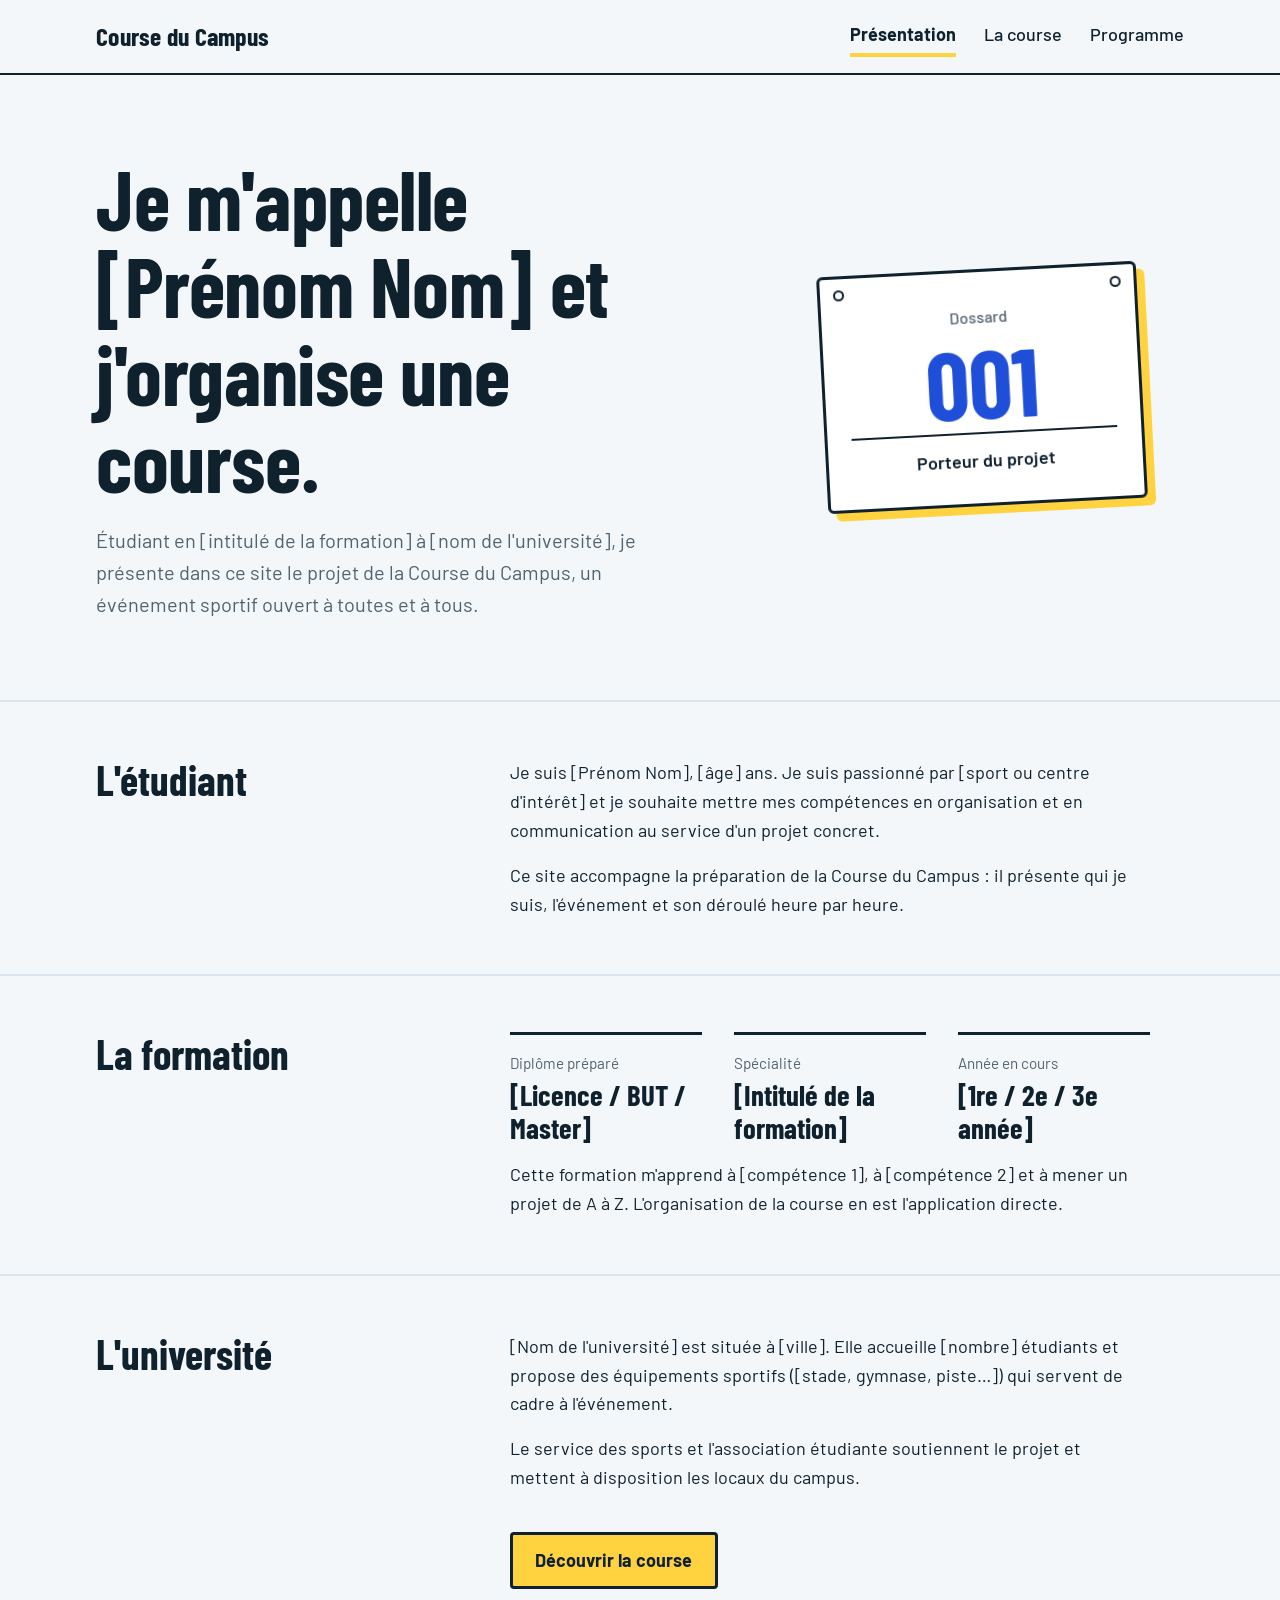
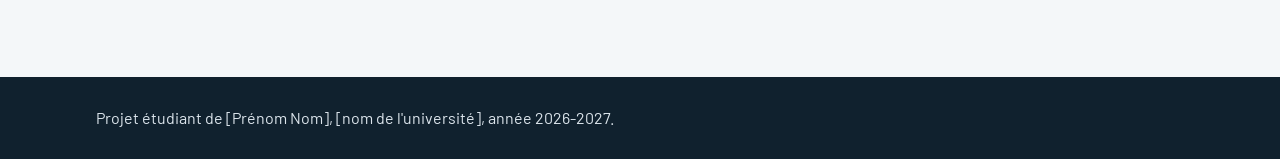
==== index.html @ d6b675f9 "Add files via upload" ====
<!DOCTYPE html>
<html lang="fr">
<head>
  <meta charset="UTF-8">
  <meta name="viewport" content="width=device-width, initial-scale=1">
  <title>Présentation – Course du Campus</title>
  <meta name="description" content="Présentation de l'étudiant, de sa formation et de son université, porteur du projet Course du Campus.">
  <link rel="preconnect" href="https://fonts.googleapis.com">
  <link rel="preconnect" href="https://fonts.gstatic.com" crossorigin>
  <link href="https://fonts.googleapis.com/css2?family=Barlow:wght@400;500;700&family=Barlow+Condensed:wght@700&display=swap" rel="stylesheet">
  <link rel="stylesheet" href="style.css">
</head>
<body>

  <header class="entete">
    <div class="conteneur">
      <a class="logo" href="index.html">Course du Campus</a>
      <nav aria-label="Navigation principale">
        <ul class="menu">
          <li><a href="index.html" aria-current="page">Présentation</a></li>
          <li><a href="course.html">La course</a></li>
          <li><a href="programme.html">Programme</a></li>
        </ul>
      </nav>
    </div>
  </header>

  <main>
    <section class="ouverture">
      <div class="conteneur">
        <div>
          <h1>Je m'appelle [Prénom Nom] et j'organise une course.</h1>
          <p class="chapeau">
            Étudiant en [intitulé de la formation] à [nom de l'université],
            je présente dans ce site le projet de la Course du Campus,
            un événement sportif ouvert à toutes et à tous.
          </p>
        </div>
        <div class="dossard" aria-hidden="true">
          <p class="dossard-nom">Dossard</p>
          <span class="dossard-chiffre">001</span>
          <p class="dossard-precision">Porteur du projet</p>
        </div>
      </div>
    </section>

    <section class="section" id="etudiant">
      <div class="conteneur">
        <h2>L'étudiant</h2>
        <div class="texte">
          <p>
            Je suis [Prénom Nom], [âge] ans. Je suis passionné par [sport ou centre d'intérêt]
            et je souhaite mettre mes compétences en organisation et en communication
            au service d'un projet concret.
          </p>
          <p>
            Ce site accompagne la préparation de la Course du Campus :
            il présente qui je suis, l'événement et son déroulé heure par heure.
          </p>
        </div>
      </div>
    </section>

    <section class="section" id="formation">
      <div class="conteneur">
        <h2>La formation</h2>
        <div class="texte">
          <dl class="infos">
            <div>
              <dt>Diplôme préparé</dt>
              <dd>[Licence / BUT / Master]</dd>
            </div>
            <div>
              <dt>Spécialité</dt>
              <dd>[Intitulé de la formation]</dd>
            </div>
            <div>
              <dt>Année en cours</dt>
              <dd>[1re / 2e / 3e année]</dd>
            </div>
          </dl>
          <p>
            Cette formation m'apprend à [compétence 1], à [compétence 2]
            et à mener un projet de A à Z. L'organisation de la course
            en est l'application directe.
          </p>
        </div>
      </div>
    </section>

    <section class="section" id="universite">
      <div class="conteneur">
        <h2>L'université</h2>
        <div class="texte">
          <p>
            [Nom de l'université] est située à [ville]. Elle accueille
            [nombre] étudiants et propose des équipements sportifs
            ([stade, gymnase, piste…]) qui servent de cadre à l'événement.
          </p>
          <p>
            Le service des sports et l'association étudiante soutiennent
            le projet et mettent à disposition les locaux du campus.
          </p>
          <a class="bouton" href="course.html">Découvrir la course</a>
        </div>
      </div>
    </section>
  </main>

  <footer class="pied">
    <div class="conteneur">
      <p>Projet étudiant de [Prénom Nom], [nom de l'université], année 2026-2027.</p>
    </div>
  </footer>

</body>
</html>
---- style.css ----
/* ==========================================================
   Course du Campus – feuille de style commune
   Palette : encre, papier, cobalt, jaune dossard, brume
   Polices : Barlow Condensed (titres) + Barlow (texte)
   ========================================================== */

:root {
  --encre: #10212e;
  --papier: #f4f7f9;
  --cobalt: #1f4fd8;
  --dossard: #ffd23f;
  --brume: #dce5ec;
  --ardoise: #52626f;

  --titres: "Barlow Condensed", "Arial Narrow", Arial, sans-serif;
  --texte: "Barlow", "Helvetica Neue", Arial, sans-serif;

  --largeur: 68rem;
}

*,
*::before,
*::after {
  box-sizing: border-box;
}

html {
  scroll-behavior: smooth;
}

body {
  margin: 0;
  background: var(--papier);
  color: var(--encre);
  font-family: var(--texte);
  font-size: 1.125rem;
  line-height: 1.6;
}

img {
  max-width: 100%;
  height: auto;
}

a {
  color: var(--cobalt);
  text-underline-offset: 0.2em;
}

a:hover {
  color: var(--encre);
}

:focus-visible {
  outline: 3px solid var(--cobalt);
  outline-offset: 3px;
}

.conteneur {
  width: min(100% - 2.5rem, var(--largeur));
  margin-inline: auto;
}

/* ---------- En-tête et navigation ---------- */

.entete {
  border-bottom: 2px solid var(--encre);
  background: var(--papier);
}

.entete .conteneur {
  display: flex;
  flex-wrap: wrap;
  align-items: center;
  justify-content: space-between;
  gap: 0.75rem 2rem;
  padding-block: 1rem;
}

.logo {
  font-family: var(--titres);
  font-size: 1.6rem;
  font-weight: 700;
  letter-spacing: 0.01em;
  color: var(--encre);
  text-decoration: none;
}

.menu {
  display: flex;
  flex-wrap: wrap;
  gap: 0.25rem 1.75rem;
  margin: 0;
  padding: 0;
  list-style: none;
}

.menu a {
  display: inline-block;
  padding-block: 0.25rem;
  border-bottom: 4px solid transparent;
  color: var(--encre);
  font-weight: 500;
  text-decoration: none;
}

.menu a:hover {
  border-bottom-color: var(--brume);
}

.menu a[aria-current="page"] {
  border-bottom-color: var(--dossard);
  font-weight: 700;
}

/* ---------- Bandeau d'ouverture et dossard ---------- */

.ouverture {
  padding-block: clamp(2.5rem, 7vw, 5rem);
}

.ouverture .conteneur {
  display: grid;
  grid-template-columns: minmax(0, 1.5fr) minmax(0, 1fr);
  gap: clamp(2rem, 6vw, 5rem);
  align-items: center;
}

h1,
h2,
h3 {
  font-family: var(--titres);
  font-weight: 700;
  line-height: 1.05;
  margin: 0;
}

h1 {
  font-size: clamp(2.8rem, 7vw, 5.2rem);
  letter-spacing: -0.005em;
}

h2 {
  font-size: clamp(1.9rem, 4vw, 2.6rem);
  margin-bottom: 1rem;
}

h3 {
  font-size: 1.5rem;
  margin-bottom: 0.4rem;
}

.chapeau {
  max-width: 34rem;
  margin: 1.25rem 0 0;
  font-size: 1.25rem;
  color: var(--ardoise);
}

.dossard {
  position: relative;
  justify-self: center;
  width: min(100%, 20rem);
  padding: 2rem 1.5rem 1.75rem;
  border: 3px solid var(--encre);
  border-radius: 6px;
  background: #fff;
  box-shadow: 8px 8px 0 var(--dossard);
  text-align: center;
  transform: rotate(-3deg);
  animation: pose 0.7s ease-out both;
}

/* les quatre trous d'épingle du dossard */
.dossard::before,
.dossard::after {
  content: "";
  position: absolute;
  top: 0.7rem;
  width: 0.7rem;
  height: 0.7rem;
  border: 2px solid var(--encre);
  border-radius: 50%;
}

.dossard::before {
  left: 0.8rem;
}

.dossard::after {
  right: 0.8rem;
}

.dossard-nom {
  margin: 0;
  font-size: 1rem;
  font-weight: 500;
  color: var(--ardoise);
}

.dossard-chiffre {
  display: block;
  margin: 0.2rem 0;
  font-family: var(--titres);
  font-size: clamp(4rem, 10vw, 6rem);
  font-weight: 700;
  line-height: 1;
  color: var(--cobalt);
}

.dossard-precision {
  margin: 0;
  padding-top: 0.75rem;
  border-top: 2px solid var(--encre);
  font-weight: 600;
}

@keyframes pose {
  from {
    opacity: 0;
    transform: translateY(-1.5rem) rotate(4deg);
  }
  to {
    opacity: 1;
    transform: rotate(-3deg);
  }
}

/* ---------- Sections de contenu ---------- */

.section {
  padding-block: clamp(2rem, 5vw, 3.5rem);
  border-top: 2px solid var(--brume);
}

.section .conteneur {
  display: grid;
  grid-template-columns: minmax(0, 1fr) minmax(0, 2fr);
  gap: 1.5rem clamp(2rem, 6vw, 5rem);
}

.section h2 {
  margin-bottom: 0;
}

.texte {
  max-width: 40rem;
}

.texte p {
  margin: 0 0 1rem;
}

.texte p:last-child {
  margin-bottom: 0;
}

.texte ul {
  margin: 0 0 1rem;
  padding-left: 1.25rem;
}

.texte li {
  margin-bottom: 0.4rem;
}

/* Informations clés : liste de définitions séparée par des filets */

.infos {
  display: grid;
  grid-template-columns: repeat(auto-fit, minmax(11rem, 1fr));
  gap: 0 2rem;
  margin: 0;
}

.infos div {
  padding-block: 1rem;
  border-top: 3px solid var(--encre);
}

.infos dt {
  font-size: 0.95rem;
  color: var(--ardoise);
}

.infos dd {
  margin: 0.15rem 0 0;
  font-family: var(--titres);
  font-size: 1.8rem;
  font-weight: 700;
  line-height: 1.15;
}

/* Deux parcours côte à côte (page de la course) */

.parcours {
  display: grid;
  grid-template-columns: repeat(auto-fit, minmax(15rem, 1fr));
  gap: 2rem;
}

.parcours > div {
  padding-top: 1rem;
  border-top: 6px solid var(--cobalt);
}

.parcours > div + div {
  border-top-color: var(--dossard);
}

.parcours p {
  margin: 0 0 0.5rem;
}

/* ---------- Déroulé de la journée ---------- */

.deroule {
  margin: 0;
  padding: 0;
  list-style: none;
}

.deroule li {
  display: grid;
  grid-template-columns: 5.5rem minmax(0, 1fr);
  gap: 0 1.5rem;
}

.deroule .heure {
  padding-top: 0.15rem;
  font-family: var(--titres);
  font-size: 1.6rem;
  font-weight: 700;
  line-height: 1.2;
  text-align: right;
}

.deroule .etape {
  position: relative;
  padding: 0 0 2rem 1.75rem;
  border-left: 4px solid var(--brume);
}

.deroule li:last-child .etape {
  padding-bottom: 0;
  border-left-color: transparent;
}

.deroule .etape::before {
  content: "";
  position: absolute;
  top: 0.55rem;
  left: -0.6rem;
  width: 0.8rem;
  height: 0.8rem;
  border: 3px solid var(--encre);
  border-radius: 50%;
  background: var(--papier);
}

.deroule .depart .etape::before {
  background: var(--dossard);
}

.deroule .etape h3 {
  margin-bottom: 0.2rem;
  font-size: 1.45rem;
}

.deroule .etape p {
  max-width: 34rem;
  margin: 0;
  color: var(--ardoise);
}

/* ---------- Bouton et pied de page ---------- */

.bouton {
  display: inline-block;
  margin-top: 1.5rem;
  padding: 0.7rem 1.4rem;
  border: 3px solid var(--encre);
  border-radius: 4px;
  background: var(--dossard);
  color: var(--encre);
  font-weight: 700;
  text-decoration: none;
}

.bouton:hover {
  background: var(--encre);
  color: var(--papier);
}

.pied {
  margin-top: 2rem;
  padding-block: 1.75rem;
  background: var(--encre);
  color: var(--brume);
  font-size: 1rem;
}

.pied p {
  margin: 0;
}

/* ---------- Adaptation aux petits écrans ---------- */

@media (max-width: 52rem) {
  .ouverture .conteneur,
  .section .conteneur {
    grid-template-columns: minmax(0, 1fr);
  }

  .dossard {
    justify-self: start;
    width: min(100%, 17rem);
  }
}

@media (max-width: 30rem) {
  body {
    font-size: 1.0625rem;
  }

  .deroule li {
    grid-template-columns: 4rem minmax(0, 1fr);
    gap: 0 1rem;
  }

  .deroule .heure {
    font-size: 1.3rem;
  }
}

@media (prefers-reduced-motion: reduce) {
  html {
    scroll-behavior: auto;
  }

  .dossard {
    animation: none;
  }
}
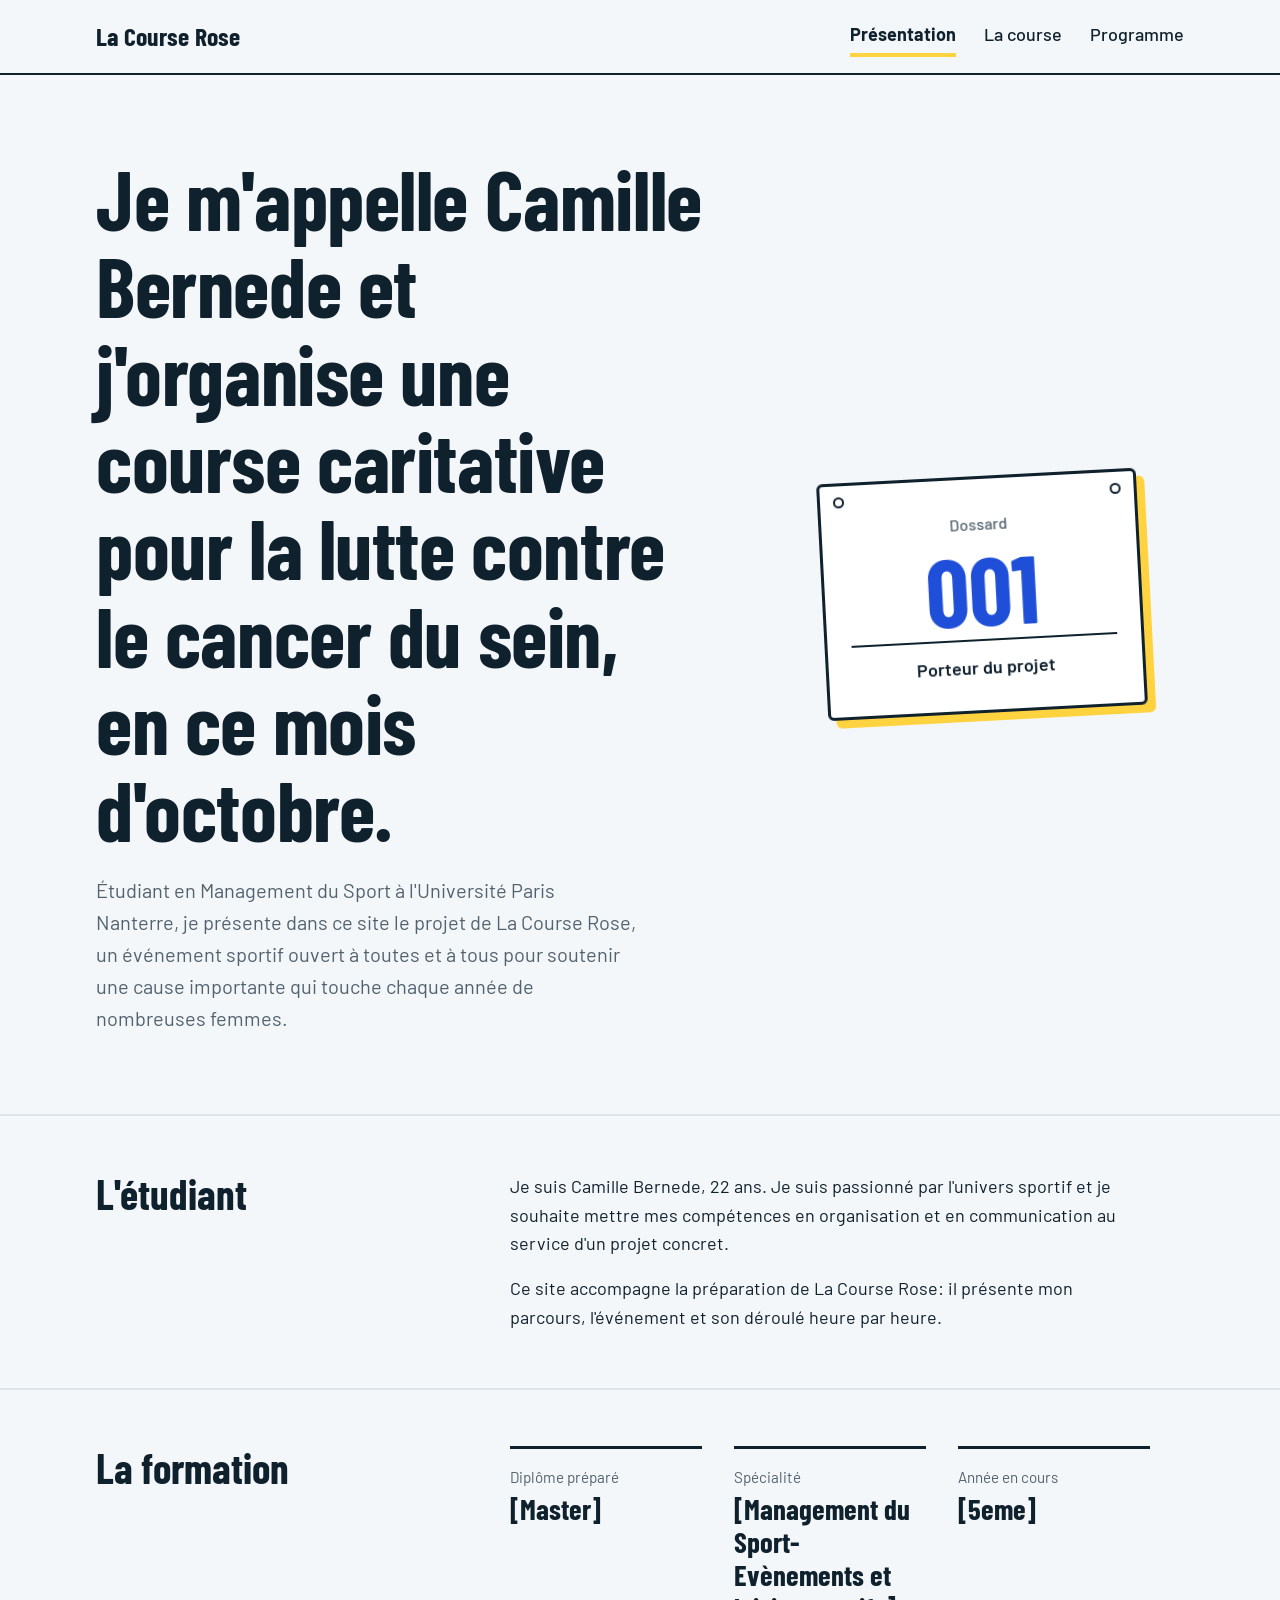
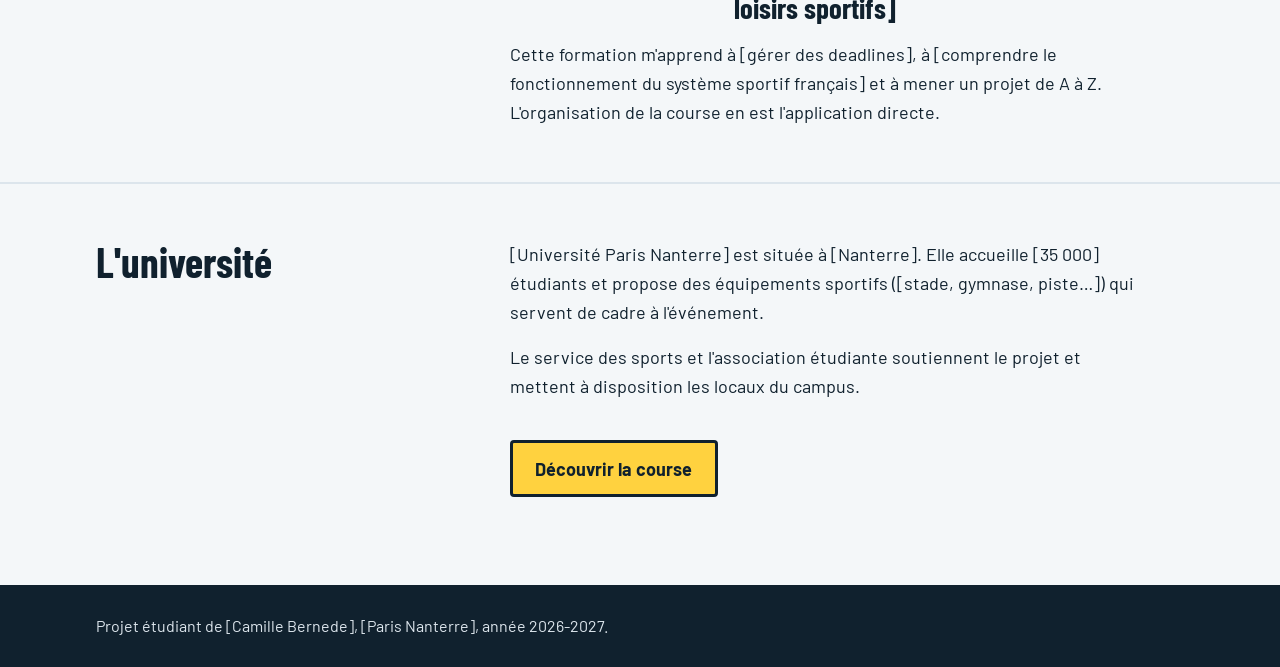
==== commit 63f92153: "Add files via upload" ====
--- a/index.html
+++ b/index.html
@@ -3,7 +3,7 @@
 <head>
   <meta charset="UTF-8">
   <meta name="viewport" content="width=device-width, initial-scale=1">
-  <title>Présentation – Course du Campus</title>
+  <title>Présentation – La Course Rose</title>
   <meta name="description" content="Présentation de l'étudiant, de sa formation et de son université, porteur du projet Course du Campus.">
   <link rel="preconnect" href="https://fonts.googleapis.com">
   <link rel="preconnect" href="https://fonts.gstatic.com" crossorigin>
@@ -14,7 +14,7 @@
 
   <header class="entete">
     <div class="conteneur">
-      <a class="logo" href="index.html">Course du Campus</a>
+      <a class="logo" href="index.html">La Course Rose</a>
       <nav aria-label="Navigation principale">
         <ul class="menu">
           <li><a href="index.html" aria-current="page">Présentation</a></li>
@@ -29,11 +29,11 @@
     <section class="ouverture">
       <div class="conteneur">
         <div>
-          <h1>Je m'appelle [Prénom Nom] et j'organise une course.</h1>
+          <h1>Je m'appelle Camille Bernede et j'organise une course caritative pour la lutte contre le cancer du sein, en ce mois d'octobre.</h1>
           <p class="chapeau">
-            Étudiant en [intitulé de la formation] à [nom de l'université],
-            je présente dans ce site le projet de la Course du Campus,
-            un événement sportif ouvert à toutes et à tous.
+            Étudiant en Management du Sport à l'Université Paris Nanterre,
+            je présente dans ce site le projet de La Course Rose,
+            un événement sportif ouvert à toutes et à tous pour soutenir une cause importante qui touche chaque année de nombreuses femmes.
           </p>
         </div>
         <div class="dossard" aria-hidden="true">
@@ -49,13 +49,13 @@
         <h2>L'étudiant</h2>
         <div class="texte">
           <p>
-            Je suis [Prénom Nom], [âge] ans. Je suis passionné par [sport ou centre d'intérêt]
+            Je suis Camille Bernede, 22 ans. Je suis passionné par l'univers sportif
             et je souhaite mettre mes compétences en organisation et en communication
             au service d'un projet concret.
           </p>
           <p>
-            Ce site accompagne la préparation de la Course du Campus :
-            il présente qui je suis, l'événement et son déroulé heure par heure.
+            Ce site accompagne la préparation de La Course Rose:
+            il présente mon parcours, l'événement et son déroulé heure par heure.
           </p>
         </div>
       </div>
@@ -68,19 +68,19 @@
           <dl class="infos">
             <div>
               <dt>Diplôme préparé</dt>
-              <dd>[Licence / BUT / Master]</dd>
+              <dd>[Master]</dd>
             </div>
             <div>
               <dt>Spécialité</dt>
-              <dd>[Intitulé de la formation]</dd>
+              <dd>[Management du Sport- Evènements et loisirs sportifs]</dd>
             </div>
             <div>
               <dt>Année en cours</dt>
-              <dd>[1re / 2e / 3e année]</dd>
+              <dd>[5eme]</dd>
             </div>
           </dl>
           <p>
-            Cette formation m'apprend à [compétence 1], à [compétence 2]
+            Cette formation m'apprend à [gérer des deadlines], à [comprendre le fonctionnement du système sportif français]
             et à mener un projet de A à Z. L'organisation de la course
             en est l'application directe.
           </p>
@@ -93,8 +93,8 @@
         <h2>L'université</h2>
         <div class="texte">
           <p>
-            [Nom de l'université] est située à [ville]. Elle accueille
-            [nombre] étudiants et propose des équipements sportifs
+            [Université Paris Nanterre] est située à [Nanterre]. Elle accueille
+            [35 000] étudiants et propose des équipements sportifs
             ([stade, gymnase, piste…]) qui servent de cadre à l'événement.
           </p>
           <p>
@@ -109,7 +109,7 @@
 
   <footer class="pied">
     <div class="conteneur">
-      <p>Projet étudiant de [Prénom Nom], [nom de l'université], année 2026-2027.</p>
+      <p>Projet étudiant de [Camille Bernede], [Paris Nanterre], année 2026-2027.</p>
     </div>
   </footer>
 
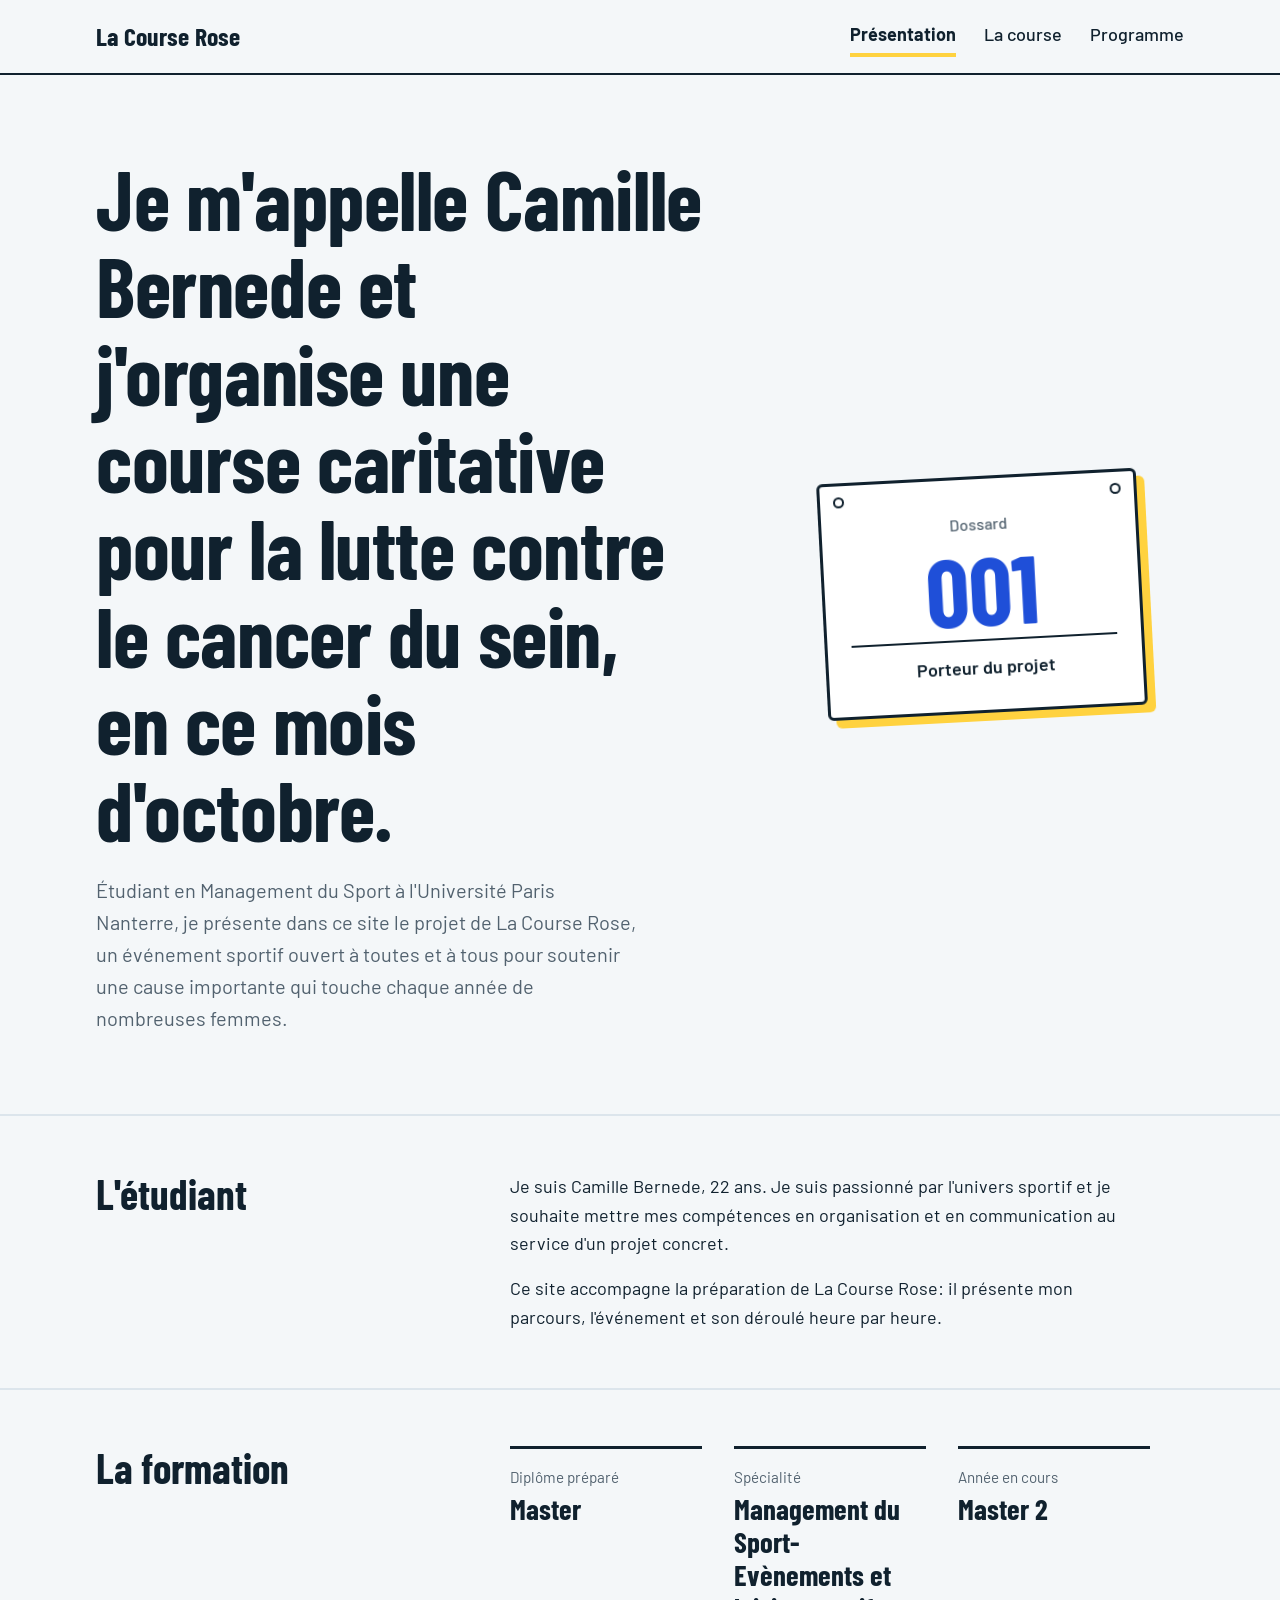
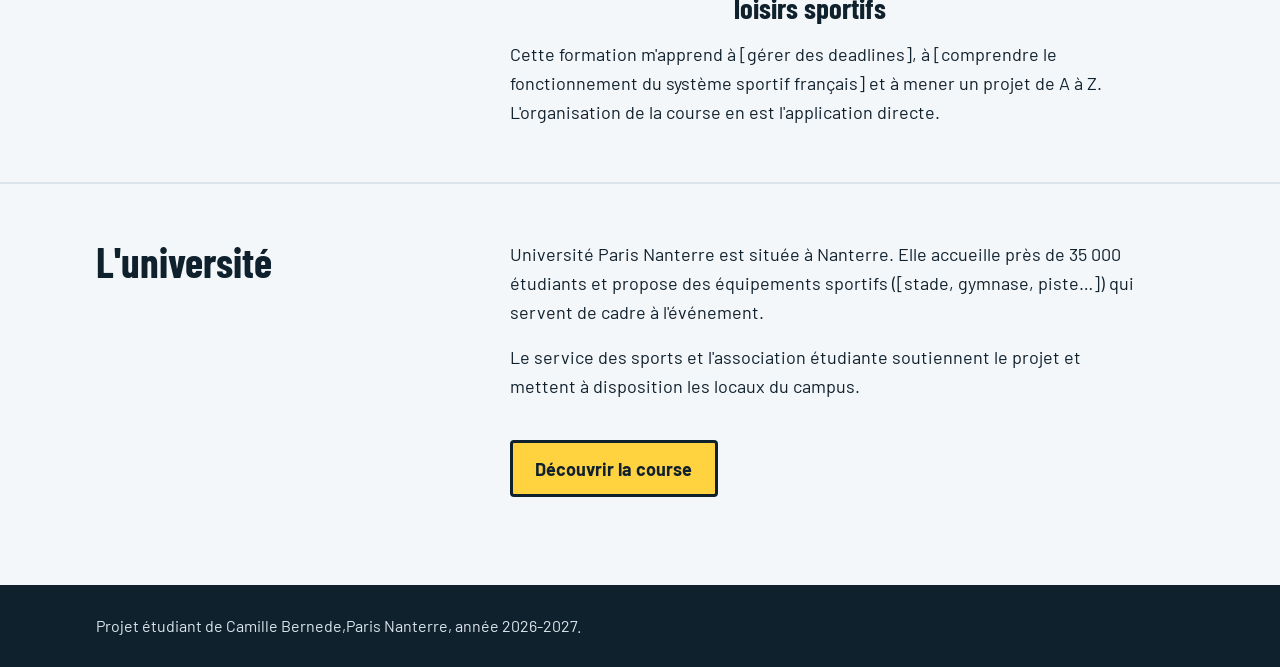
==== commit 6eb9a27d: "Add files via upload" ====
--- a/index.html
+++ b/index.html
@@ -68,15 +68,15 @@
           <dl class="infos">
             <div>
               <dt>Diplôme préparé</dt>
-              <dd>[Master]</dd>
+              <dd>Master</dd>
             </div>
             <div>
               <dt>Spécialité</dt>
-              <dd>[Management du Sport- Evènements et loisirs sportifs]</dd>
+              <dd>Management du Sport- Evènements et loisirs sportifs</dd>
             </div>
             <div>
               <dt>Année en cours</dt>
-              <dd>[5eme]</dd>
+              <dd>Master 2</dd>
             </div>
           </dl>
           <p>
@@ -93,8 +93,8 @@
         <h2>L'université</h2>
         <div class="texte">
           <p>
-            [Université Paris Nanterre] est située à [Nanterre]. Elle accueille
-            [35 000] étudiants et propose des équipements sportifs
+            Université Paris Nanterre est située à Nanterre. Elle accueille
+            près de 35 000 étudiants et propose des équipements sportifs
             ([stade, gymnase, piste…]) qui servent de cadre à l'événement.
           </p>
           <p>
@@ -109,7 +109,7 @@
 
   <footer class="pied">
     <div class="conteneur">
-      <p>Projet étudiant de [Camille Bernede], [Paris Nanterre], année 2026-2027.</p>
+      <p>Projet étudiant de Camille Bernede,Paris Nanterre, année 2026-2027.</p>
     </div>
   </footer>
 
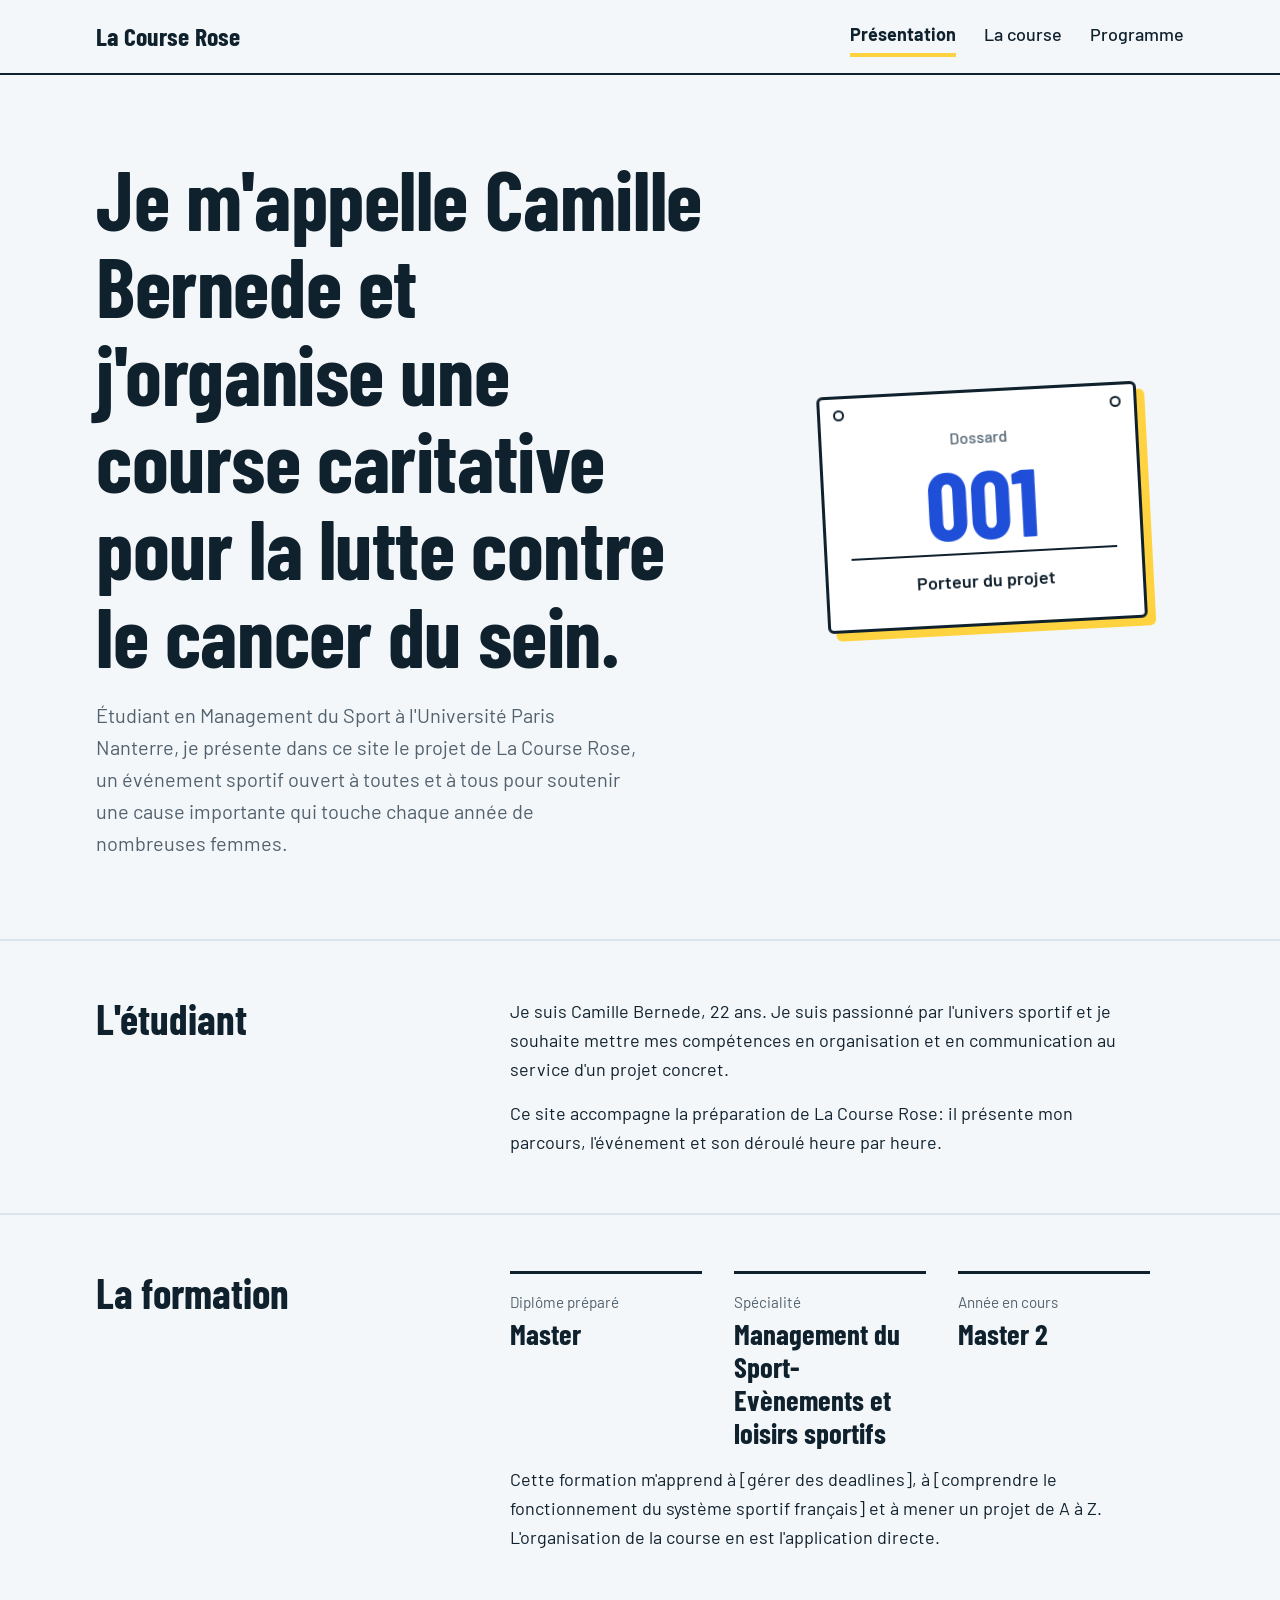
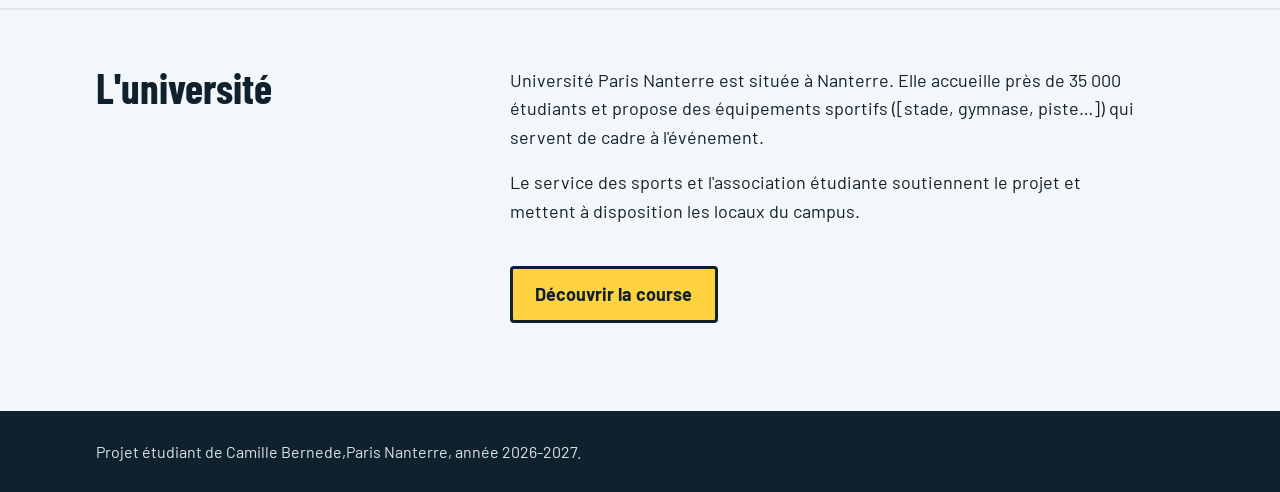
==== commit e2f67884: "Add files via upload" ====
--- a/index.html
+++ b/index.html
@@ -29,7 +29,7 @@
     <section class="ouverture">
       <div class="conteneur">
         <div>
-          <h1>Je m'appelle Camille Bernede et j'organise une course caritative pour la lutte contre le cancer du sein, en ce mois d'octobre.</h1>
+          <h1>Je m'appelle Camille Bernede et j'organise une course caritative pour la lutte contre le cancer du sein.</h1>
           <p class="chapeau">
             Étudiant en Management du Sport à l'Université Paris Nanterre,
             je présente dans ce site le projet de La Course Rose,
